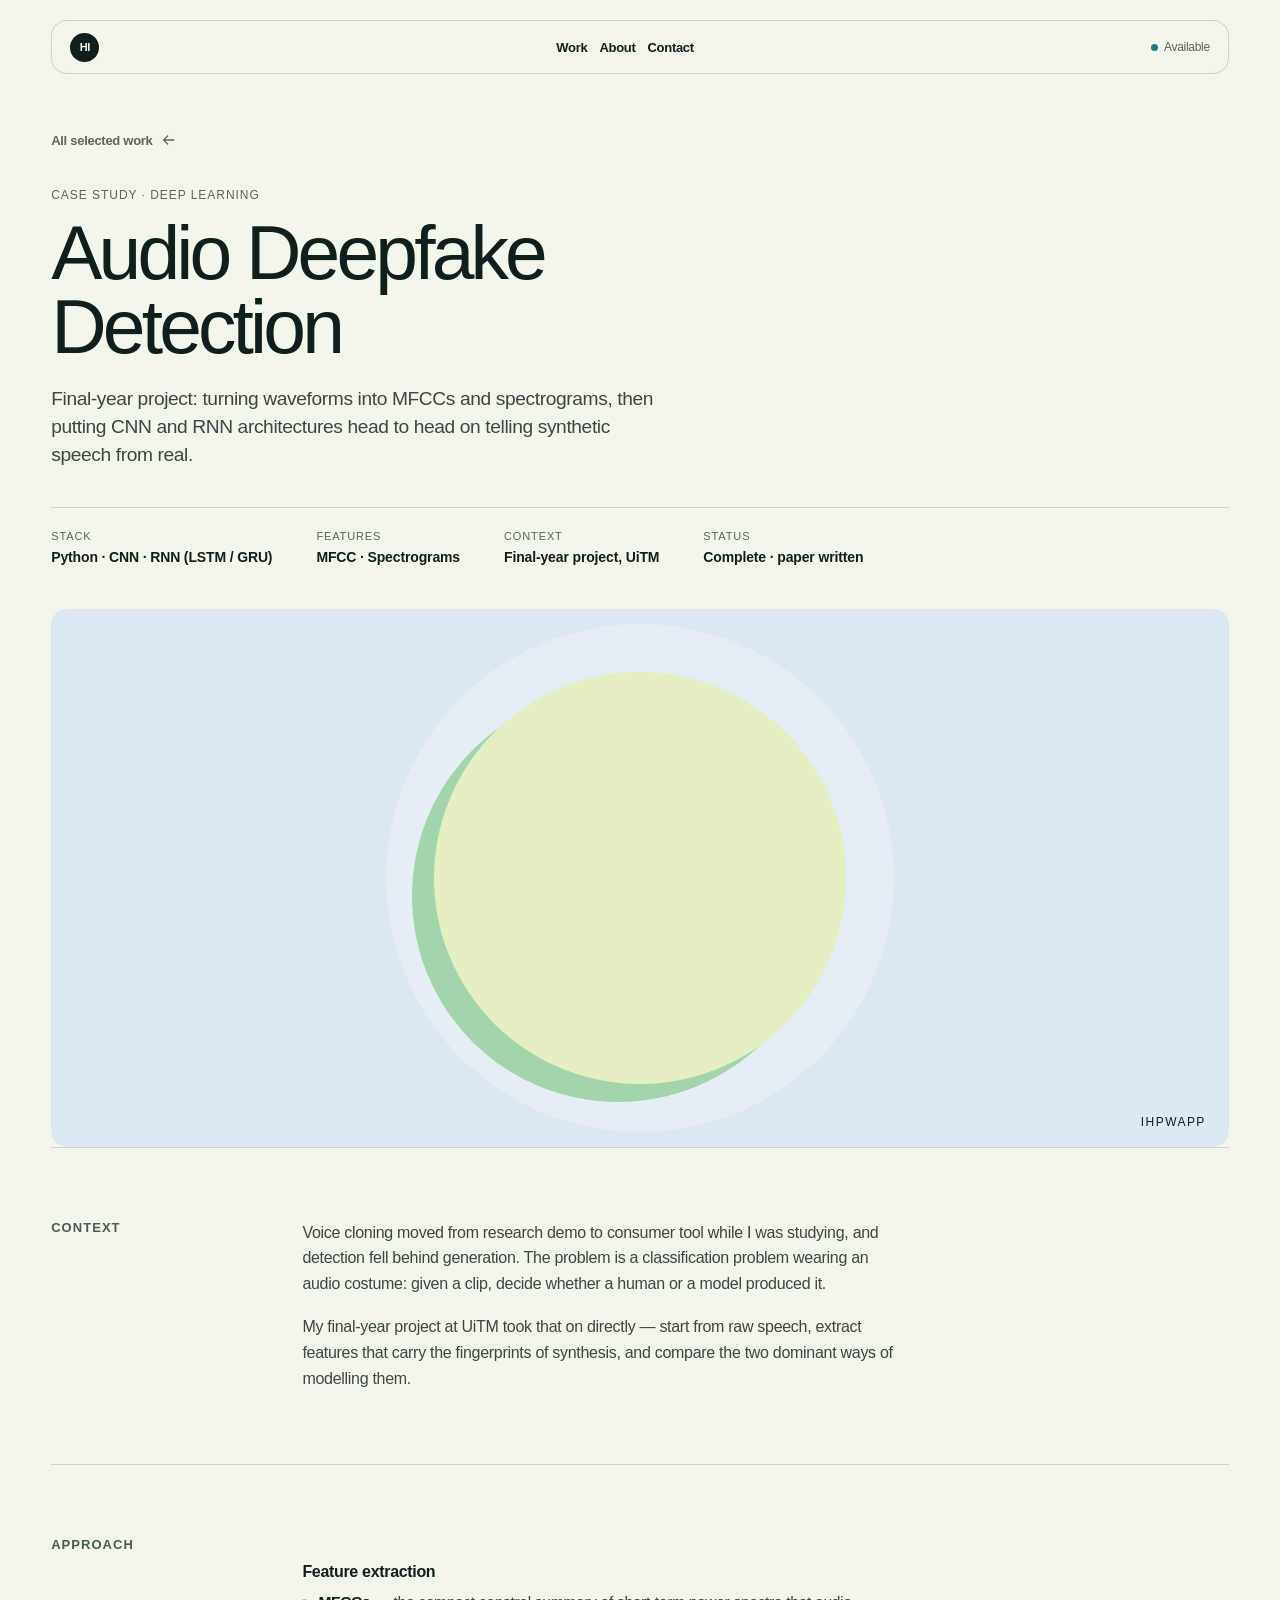
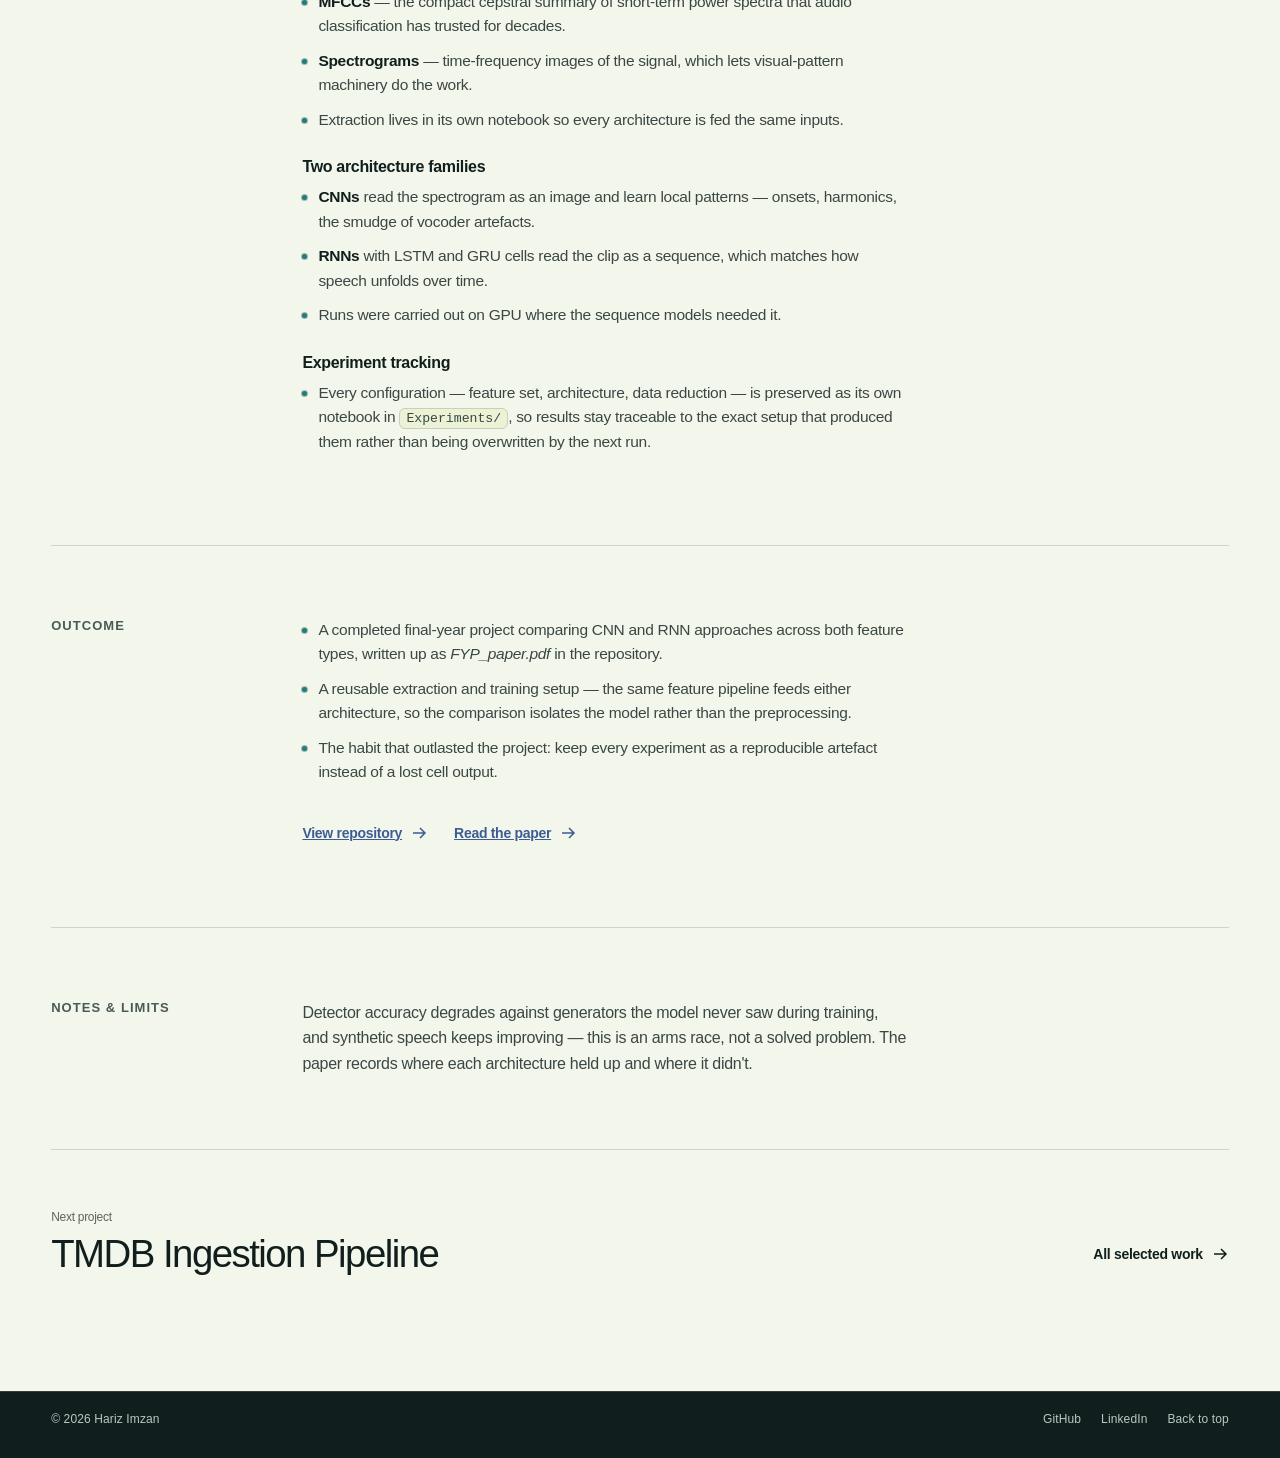
==== work/audio-deepfake.html @ 38bcda74 "visual update" ====
<!doctype html>
<html lang="en">
  <head>
    <meta charset="UTF-8" />
    <meta name="viewport" content="width=device-width, initial-scale=1.0" />
    <meta name="description" content="Final-year project: separating synthetic speech from real audio with MFCC and spectrogram features across CNN and RNN architectures." />
    <meta name="theme-color" content="#f3f6ea" />
    <link rel="canonical" href="https://ihpwapp.github.io/work/audio-deepfake.html" />
    <title>Audio Deepfake Detection — Hariz Imzan</title>
    <link rel="icon" href="data:image/svg+xml,<svg xmlns='http://www.w3.org/2000/svg' viewBox='0 0 64 64'><rect width='64' height='64' rx='14' fill='%23101f1e'/><text x='32' y='42' font-family='Helvetica,Arial,sans-serif' font-size='27' font-weight='700' fill='%23f3f6ea' text-anchor='middle'>HI</text></svg>" />

    <meta property="og:type" content="article" />
    <meta property="og:site_name" content="Hariz Imzan" />
    <meta property="og:title" content="Audio Deepfake Detection" />
    <meta property="og:description" content="Final-year project: separating synthetic speech from real audio with MFCC and spectrogram features across CNN and RNN architectures." />
    <meta property="og:url" content="https://ihpwapp.github.io/work/audio-deepfake.html" />
    <meta property="og:image" content="https://ihpwapp.github.io/images/og.jpg" />
    <meta property="og:image:width" content="1200" />
    <meta property="og:image:height" content="630" />
    <meta name="twitter:card" content="summary_large_image" />
    <meta name="twitter:title" content="Audio Deepfake Detection" />
    <meta name="twitter:description" content="Final-year project: separating synthetic speech from real audio with MFCC and spectrogram features across CNN and RNN architectures." />
    <meta name="twitter:image" content="https://ihpwapp.github.io/images/og.jpg" />

    <link rel="stylesheet" href="../styles.css" />
  </head>
  <body>
    <!-- DRAFT case study — copy sourced from the fyp repo and the résumé; awaiting owner review. -->
    <a class="skip-link" href="#main">Skip to case study</a>
    <header class="site-header" id="top">
      <nav class="nav-shell" aria-label="Primary navigation">
        <a class="monogram" href="../" aria-label="Hariz Imzan, home">HI</a>
        <div class="nav-links">
          <a href="../#work">Work</a>
          <a href="../#about-me">About</a>
          <a href="../#contact">Contact</a>
        </div>
        <a class="nav-status" href="../#contact"><span></span> Available</a>
      </nav>
    </header>

    <main id="main">
      <div class="case-shell case-header">
        <a class="case-back" href="../#work">All selected work <svg aria-hidden="true" viewBox="0 0 18 18"><path d="M3 9h11M10 4l5 5-5 5" /></svg></a>
        <p class="case-kicker">Case study · Deep learning</p>
        <h1 class="case-title">Audio Deepfake Detection</h1>
        <p class="case-lede">Final-year project: turning waveforms into MFCCs and spectrograms, then putting CNN and RNN architectures head to head on telling synthetic speech from real.</p>
        <dl class="case-meta">
          <div><dt>Stack</dt><dd>Python · CNN · RNN (LSTM / GRU)</dd></div>
          <div><dt>Features</dt><dd>MFCC · Spectrograms</dd></div>
          <div><dt>Context</dt><dd>Final-year project, UiTM</dd></div>
          <div><dt>Status</dt><dd>Complete · paper written</dd></div>
        </dl>
        <div class="case-hero-art" aria-hidden="true">
          <div class="project-art art-lumen"><div></div><span>ihpwapp</span></div>
        </div>
      </div>

      <div class="case-shell">
        <section class="case-section" data-reveal>
          <h2>Context</h2>
          <div class="case-prose">
            <p>Voice cloning moved from research demo to consumer tool while I was studying, and detection fell behind generation. The problem is a classification problem wearing an audio costume: given a clip, decide whether a human or a model produced it.</p>
            <p>My final-year project at UiTM took that on directly — start from raw speech, extract features that carry the fingerprints of synthesis, and compare the two dominant ways of modelling them.</p>
          </div>
        </section>

        <section class="case-section" data-reveal>
          <h2>Approach</h2>
          <div class="case-prose">
            <h3>Feature extraction</h3>
            <ul>
              <li><strong>MFCCs</strong> — the compact cepstral summary of short-term power spectra that audio classification has trusted for decades.</li>
              <li><strong>Spectrograms</strong> — time-frequency images of the signal, which lets visual-pattern machinery do the work.</li>
              <li>Extraction lives in its own notebook so every architecture is fed the same inputs.</li>
            </ul>

            <h3>Two architecture families</h3>
            <ul>
              <li><strong>CNNs</strong> read the spectrogram as an image and learn local patterns — onsets, harmonics, the smudge of vocoder artefacts.</li>
              <li><strong>RNNs</strong> with LSTM and GRU cells read the clip as a sequence, which matches how speech unfolds over time.</li>
              <li>Runs were carried out on GPU where the sequence models needed it.</li>
            </ul>

            <h3>Experiment tracking</h3>
            <ul>
              <li>Every configuration — feature set, architecture, data reduction — is preserved as its own notebook in <code>Experiments/</code>, so results stay traceable to the exact setup that produced them rather than being overwritten by the next run.</li>
            </ul>
          </div>
        </section>

        <section class="case-section" data-reveal>
          <h2>Outcome</h2>
          <div class="case-prose">
            <ul>
              <li>A completed final-year project comparing CNN and RNN approaches across both feature types, written up as <em>FYP_paper.pdf</em> in the repository.</li>
              <li>A reusable extraction and training setup — the same feature pipeline feeds either architecture, so the comparison isolates the model rather than the preprocessing.</li>
              <li>The habit that outlasted the project: keep every experiment as a reproducible artefact instead of a lost cell output.</li>
            </ul>
            <div class="case-links">
              <a class="text-link" href="https://github.com/ihpwapp/fyp" target="_blank" rel="noreferrer">View repository <svg aria-hidden="true" viewBox="0 0 18 18"><path d="M3 9h11M10 4l5 5-5 5" /></svg></a>
              <a class="text-link" href="https://github.com/ihpwapp/fyp/blob/main/FYP_paper.pdf" target="_blank" rel="noreferrer">Read the paper <svg aria-hidden="true" viewBox="0 0 18 18"><path d="M3 9h11M10 4l5 5-5 5" /></svg></a>
            </div>
          </div>
        </section>

        <section class="case-section" data-reveal>
          <h2>Notes &amp; limits</h2>
          <div class="case-prose">
            <p>Detector accuracy degrades against generators the model never saw during training, and synthetic speech keeps improving — this is an arms race, not a solved problem. The paper records where each architecture held up and where it didn't.</p>
          </div>
        </section>

        <div class="case-next">
          <a class="case-next-link" href="tmdb-ingestion.html"><p>Next project</p><strong>TMDB Ingestion Pipeline</strong></a>
          <a class="text-link" href="../#work">All selected work <svg aria-hidden="true" viewBox="0 0 18 18"><path d="M3 9h11M10 4l5 5-5 5" /></svg></a>
        </div>
      </div>
    </main>

    <footer>
      <span>© <span id="year"></span> Hariz Imzan</span>
      <div><a href="https://github.com/ihpwapp" target="_blank" rel="noreferrer">GitHub</a><a href="https://www.linkedin.com/in/hariz-imzan" target="_blank" rel="noreferrer">LinkedIn</a><a href="#top">Back to top</a></div>
    </footer>
    <script src="../script.js"></script>
  </body>
</html>
---- styles.css ----
:root { --pale:#e5efc1; --leaf:#a2d5ab; --signal:#39aea9; --signal-deep:#1b807d; --blue:#557bb3; --link:#3c5c93; --ink:#101f1e; --ink-soft:#16292b; --paper:#f3f6ea; --mist:#e2eedc; --body:#3b4744; --muted:#5a6660; --muted-deep:#4a5a56; --on-dark:#b7c9c0; --line:rgba(16,31,30,.16); --ease:cubic-bezier(.2,.8,.2,1); }
* { box-sizing:border-box; }
html { scroll-behavior:smooth; background:var(--paper); }
body { margin:0; color:var(--ink); font-family:"Avenir Next", Avenir, "Helvetica Neue", Arial, sans-serif; letter-spacing:-.018em; background:var(--paper); }
::selection { color:var(--ink); background:var(--signal); }
:focus-visible { outline:2px solid var(--blue); outline-offset:5px; }
.skip-link { position:fixed; z-index:10; left:1rem; top:-4rem; padding:.75rem 1rem; color:var(--ink); background:var(--signal); border-radius:8px; transition:top .2s; }.skip-link:focus{top:1rem}
a { color:inherit; text-decoration:none; }
.site-header { padding:20px clamp(20px,4vw,64px) 0; }
.nav-shell { max-width:1440px; margin:auto; min-height:54px; display:flex; align-items:center; justify-content:space-between; padding:0 18px; border:1px solid var(--line); border-radius:16px; background:rgba(243,246,234,.78); backdrop-filter:blur(12px); }
.monogram { display:grid; place-items:center; width:29px; height:29px; border-radius:50%; color:var(--paper); background:var(--ink); font-size:11px; font-weight:700; letter-spacing:-.06em; }.nav-links{display:flex;gap:28px;font-size:13px;font-weight:550}.nav-links a,.nav-status{transition:opacity .2s}.nav-links a:hover,.nav-status:hover{opacity:.52}.nav-status{font-size:12px;color:var(--muted)}.nav-status span{display:inline-block;width:7px;height:7px;margin-right:6px;border-radius:50%;background:var(--signal-deep)}
main { overflow:visible; }.hero{min-height:calc(100svh - 75px);max-width:1440px;margin:auto;padding:clamp(68px,10vw,150px) clamp(20px,4vw,64px) 56px;display:grid;grid-template-columns:1.05fr .95fr;align-items:center;gap:clamp(34px,7vw,112px)}
.availability,.about-label,.placeholder-note,.project-meta p,.project-meta>span,.section-heading p,footer,.contact-section>p{font-size:12px;letter-spacing:.01em;color:var(--muted)}.availability{margin:0 0 28px}.hero h1{max-width:720px;margin:0;font-size:clamp(3.2rem,7.1vw,6.2rem);font-weight:540;line-height:.94;letter-spacing:-.04em}.hero h1 em,.contact-section h2 em{font-family:Georgia,serif;font-weight:400;letter-spacing:-.04em}.hero-intro{max-width:390px;margin:30px 0 28px;font-size:18px;line-height:1.42;color:var(--body);letter-spacing:-.025em}.text-link{display:inline-flex;align-items:center;gap:8px;font-size:14px;font-weight:600}.text-link svg,.contact-email svg{width:18px;fill:none;stroke:currentColor;stroke-width:1.5;transition:transform .25s var(--ease)}.text-link:hover svg,.contact-email:hover svg{transform:translateX(4px)}
.hero-object-wrap{justify-self:end;width:min(100%,510px)}.hero-object{position:relative;display:block;isolation:isolate;aspect-ratio:1/1.08;width:100%;padding:0;border:none;background:transparent;cursor:pointer;box-shadow:0 24px 46px rgba(16,42,44,.14);transform:perspective(900px) rotateX(var(--rx,0deg)) rotateY(var(--ry,0deg));transition:transform .55s var(--ease);-webkit-tap-highlight-color:transparent}.flip-toggle{position:absolute;inset:0;z-index:2;padding:0;border:0;border-radius:18px;background:transparent;cursor:pointer;-webkit-tap-highlight-color:transparent}.flip-toggle:focus-visible{outline:2px solid var(--blue);outline-offset:6px}.flip-card-inner{position:relative;display:block;width:100%;height:100%;border-radius:18px;transform-style:preserve-3d;transition:transform .7s var(--ease)}.hero-object.is-flipped .flip-card-inner{transform:rotateY(180deg)}.flip-card-face{position:absolute;inset:0;display:flex;align-items:stretch;justify-content:stretch;backface-visibility:hidden;border-radius:18px;overflow:hidden}.flip-card-front{background:#d2e4da}.flip-card-back{padding:28px;background:linear-gradient(145deg, #0b1618, #1c2f33);transform:rotateY(180deg);color:var(--paper)}.flip-close{position:absolute;top:14px;right:14px;z-index:3;width:36px;height:36px;padding:0;border:1px solid rgba(243,246,234,.3);border-radius:50%;background:transparent;color:var(--paper);cursor:pointer;transition:background .2s}.flip-close:hover{background:rgba(243,246,234,.12)}.flip-close:focus-visible{outline:2px solid var(--pale);outline-offset:3px}.flip-close::before,.flip-close::after{content:"";position:absolute;top:50%;left:50%;width:13px;height:1.5px;background:currentColor}.flip-close::before{transform:translate(-50%,-50%) rotate(45deg)}.flip-close::after{transform:translate(-50%,-50%) rotate(-45deg)}.hero-image{display:block;width:100%;height:100%;object-fit:cover;object-position:center}.object-caption{position:absolute;left:20px;right:20px;bottom:18px;display:flex;justify-content:space-between;font-size:12px;text-transform:uppercase;letter-spacing:.08em;color:var(--paper);text-shadow:0 1px 8px rgba(0,0,0,.35)}.contact-flip-copy{display:flex;align-items:center;justify-content:center;width:100%;height:100%;padding:14px 18px 16px}.contact-circle-cluster{display:grid;grid-template-columns:repeat(3, 120px);grid-template-rows:repeat(3, 120px);gap:18px;grid-template-areas:". top ." "left . right" ". bottom .";justify-content:center;align-items:center;margin:0 auto}.contact-circle-cluster a{display:grid;place-items:center;width:120px;height:120px;border-radius:50%;background:var(--paper);color:var(--ink);font-size:12px;font-weight:700;letter-spacing:.08em;text-decoration:none;text-transform:uppercase;box-shadow:inset 0 0 0 1px rgba(16,31,30,.14)}.contact-circle-cluster a:nth-child(1){grid-area:top}.contact-circle-cluster a:nth-child(2){grid-area:left}.contact-circle-cluster a:nth-child(3){grid-area:right}.contact-circle-cluster a:nth-child(4){grid-area:bottom}.contact-circle-cluster a:hover{transform:translateY(-1px);opacity:.9}.placeholder-note{margin:12px 4px 0;line-height:1.3}
.work-section{max-width:1440px;margin:auto;padding:120px clamp(20px,4vw,64px) 0;border-top:1px solid var(--line)}.section-heading .section-link{color:var(--link);text-decoration:underline}.section-heading{display:flex;align-items:flex-end;justify-content:space-between;margin-bottom:36px}.section-heading h2{margin:0;font-size:clamp(2.2rem,4vw,4rem);font-weight:540;letter-spacing:-.055em}.section-heading p{max-width:260px;margin:0;line-height:1.4}.work-grid{display:grid;grid-template-columns:1.08fr .92fr;gap:18px}.project{overflow:hidden;border-radius:16px;background:#e9eee1}.project a{display:block}.project-art{position:relative;overflow:hidden;min-height:400px;transition:transform .6s var(--ease)}.project:hover .project-art{transform:scale(1.018)}.project-large{grid-row:span 2}.project-large .project-art{min-height:610px}.project-wide{grid-column:2}.project-wide .project-art{min-height:290px}.project-meta{display:flex;justify-content:space-between;align-items:flex-start;padding:17px 18px 19px}.project-meta h3{margin:0 0 4px;font-size:17px;font-weight:600;letter-spacing:-.035em}.project-meta p,.project-meta>span{margin:0}.art-signal{background:var(--ink-soft)}.art-signal i{position:absolute;inset:18% 18%;border:1px solid rgba(229,239,193,.55);border-radius:50%;box-shadow:0 0 0 54px rgba(162,213,171,.14),0 0 0 110px rgba(162,213,171,.1)}.art-signal b{position:absolute;width:18%;aspect-ratio:1;border-radius:50%;left:41%;top:41%;background:var(--signal)}.art-signal span{position:absolute;left:24px;bottom:20px;color:var(--paper);font-size:clamp(30px,4vw,56px);letter-spacing:-.07em}.art-index{display:flex;justify-content:space-between;align-items:flex-end;padding:28px;background:var(--signal);background-image:linear-gradient(115deg,transparent 49.8%,rgba(16,31,30,.22) 50%,transparent 50.2%)}.art-index span{font-size:clamp(48px,6vw,80px);line-height:.8;letter-spacing:-.09em}.art-index i{font-size:11px;font-style:normal;letter-spacing:.08em}.art-lumen{display:grid;place-items:center;background:#dee8f2}.art-lumen div{width:35%;aspect-ratio:1;border-radius:50%;background:var(--pale);box-shadow:-22px 18px 0 var(--leaf),0 0 0 48px rgba(255,255,255,.22)}.art-lumen span{position:absolute;right:23px;bottom:18px;font-size:12px;text-transform:uppercase;letter-spacing:.12em}
.about-section{max-width:1440px;margin:120px auto 0;padding:92px clamp(20px,4vw,64px);display:block;background:var(--mist)}.about-label{color:var(--muted-deep)}.about-copy{display:grid;grid-template-columns:1.3fr .7fr;gap:42px}.about-copy h2{margin:0;font-size:clamp(2.1rem,4.1vw,4.4rem);font-weight:530;line-height:.98;letter-spacing:-.06em}.about-copy p{margin:6px 0 24px;max-width:30ch;font-size:16px;line-height:1.46;color:var(--body)}
.about-me{max-width:1440px;margin:auto;padding:120px clamp(20px,4vw,64px) 108px;border-top:1px solid var(--line);background:var(--mist)}.about-me-heading{display:flex;align-items:flex-end;justify-content:space-between;gap:24px;margin-bottom:46px}.about-me-heading h2{margin:0;font-size:clamp(2.2rem,4vw,4rem);font-weight:540;letter-spacing:-.035em}.about-me-heading p{margin:0;font-size:12px;color:var(--muted)}
.about-me-bio{display:grid;grid-template-columns:1.3fr .7fr;gap:42px;margin-bottom:58px}.bio-lead{margin:0;max-width:24ch;font-size:clamp(1.5rem,2.4vw,2.1rem);font-weight:530;line-height:1.18;letter-spacing:-.035em}.about-me em{font-family:Georgia,serif;font-weight:400;letter-spacing:-.04em}.bio-body p{margin:0 0 18px;font-size:15px;line-height:1.52;color:var(--body)}.bio-body .text-link{margin-top:6px}
.stat-row{display:grid;grid-template-columns:repeat(4,1fr);gap:18px;margin:0 0 64px;padding:0;border-top:1px solid var(--line)}.stat{padding:24px 0 0}.stat dt,.stat dd{margin:0}.stat-value{display:block;font-size:clamp(2rem,3.3vw,3rem);font-weight:540;line-height:1;letter-spacing:-.055em;font-variant-numeric:tabular-nums}.stat-label{display:block;max-width:22ch;margin-top:11px;font-size:12px;line-height:1.35;color:var(--muted-deep)}
.about-me-grid{display:grid;grid-template-columns:repeat(3,1fr);gap:clamp(40px,4.4vw,60px) 42px;align-items:start}.about-block-wide{grid-column:1 / -1}@media (max-width:1040px){.about-me-grid{grid-template-columns:1fr 1fr;gap:clamp(38px,4.4vw,46px) 34px}.bio-lead{max-width:none}}.block-label{margin:0 0 22px;font-size:12px;font-weight:550;text-transform:uppercase;letter-spacing:.08em;color:var(--muted-deep)}.timeline{margin:0;padding:0;list-style:none;border-top:1px solid var(--line)}.timeline-item{padding:24px 0 26px;border-bottom:1px solid var(--line)}.timeline-meta{margin:0 0 9px;font-size:12px;letter-spacing:.04em;color:var(--muted)}.timeline-role{margin:0 0 3px;font-size:17px;font-weight:600;letter-spacing:-.035em}.timeline-org{margin:0 0 12px;font-size:13px;color:var(--muted)}.timeline-points{margin:0;padding:0;list-style:none}.timeline-points li{position:relative;max-width:54ch;padding-left:15px;font-size:14px;line-height:1.5;color:var(--body)}.timeline-points li+li{margin-top:8px}.timeline-points li::before{content:"";position:absolute;left:0;top:9px;width:5px;height:5px;border-radius:50%;background:var(--signal-deep);box-shadow:0 0 0 1px rgba(16,31,30,.3)}
.skill-group{margin:0 0 24px}.skill-group-title{margin:0 0 10px;font-size:12px;font-weight:550;letter-spacing:.01em;color:var(--muted-deep)}.skill-chips{display:flex;flex-wrap:wrap;gap:7px;margin:0;padding:0;list-style:none}.skill-chips li{padding:6px 11px;border:1px solid rgba(16,31,30,.18);border-radius:999px;background:rgba(229,239,193,.42);font-size:12px;letter-spacing:.01em}
.plain-list{margin:0;padding:0;list-style:none;border-top:1px solid var(--line)}.plain-list li{padding:15px 0;border-bottom:1px solid var(--line)}.plain-list-tight li{padding:11px 0}.plain-title{margin:0;font-size:14px;font-weight:600;line-height:1.35;letter-spacing:-.02em}.plain-meta{margin:6px 0 0;font-size:12px;line-height:1.35;color:var(--muted)}.plain-note{margin:7px 0 0;font-size:12px;line-height:1.4;color:var(--muted-deep)}
.contact-section{max-width:1440px;margin:auto;padding:clamp(100px,14vw,190px) clamp(20px,4vw,64px);background:var(--ink);color:var(--paper)}.contact-section>p{color:var(--on-dark);margin:0 0 25px}.contact-section h2{margin:0 0 36px;font-size:clamp(3.6rem,8vw,7.6rem);font-weight:520;line-height:.84;letter-spacing:-.075em}.contact-email{display:inline-flex;align-items:center;gap:12px;padding-bottom:6px;border-bottom:1px solid rgba(243,246,234,.6);font-size:clamp(17px,2vw,24px);letter-spacing:-.035em}
footer{max-width:1440px;margin:auto;padding:20px clamp(20px,4vw,64px) 32px;display:flex;justify-content:space-between;gap:20px;background:var(--ink);color:var(--on-dark);border-top:1px solid rgba(243,246,234,.14)}footer div{display:flex;gap:20px}footer a:hover{color:var(--paper)}
.hero{grid-template-columns:1.18fr .82fr}.hero h1{font-size:clamp(3.2rem,5.1vw,5rem);letter-spacing:-.035em}.section-heading h2,.about-copy h2,.contact-section h2{letter-spacing:-.035em}.art-signal b{box-shadow:none}.nav-links a,.nav-status,.text-link{min-height:44px;display:inline-flex;align-items:center}.nav-links{gap:12px}.placeholder-note{font-size:12px}
@media (max-width:760px){.site-header{padding:13px 13px 0}.nav-shell{padding:0 12px;border-radius:13px;min-height:49px}.nav-links{gap:14px;font-size:12px}.nav-status{display:none}.hero{min-height:auto;padding:86px 20px 82px;grid-template-columns:1fr;gap:50px}.hero h1{font-size:clamp(3.45rem,15vw,5.8rem)}.hero-intro{font-size:16px}.hero-object-wrap{justify-self:stretch;width:100%}.hero-object{aspect-ratio:1.12/1}.flip-card-back{padding:18px 14px}.contact-flip-copy{padding:10px 8px}.contact-circle-cluster{grid-template-columns:repeat(3, 64px);grid-template-rows:repeat(3, 64px);gap:10px}.contact-circle-cluster a{width:64px;height:64px;font-size:10px}.work-section{padding:83px 20px 0}.section-heading{display:block;margin-bottom:25px}.section-heading p{margin-top:12px}.work-grid{display:block}.project{margin-bottom:16px}.project-large .project-art,.project-art,.project-wide .project-art{min-height:320px}.project-large .project-art{min-height:410px}.about-section{margin-top:84px;padding:64px 20px;display:block}.about-label{margin-bottom:28px}.about-copy{display:block}.about-copy h2{font-size:2.7rem}.about-copy p{margin-top:30px}.contact-section{padding:110px 20px}.contact-section h2{font-size:4.2rem}footer{padding:18px 20px 28px;display:block;font-size:11px}footer div{margin-top:15px;gap:15px}.placeholder-note{font-size:11px}.about-me{padding:84px 20px 78px}.about-me-heading{display:block;margin-bottom:34px}.about-me-heading p{margin-top:14px}.about-me-bio{display:block;margin-bottom:44px}.bio-lead{max-width:none}.bio-body{margin-top:26px}.bio-body p{font-size:15px}.stat-row{grid-template-columns:1fr 1fr;gap:16px 18px;margin-bottom:48px}.stat{padding-top:20px}.stat-value{font-size:2.3rem}.stat-label{margin-top:9px}.about-me-grid{grid-template-columns:1fr;gap:44px}.about-block-wide{grid-column:auto}.timeline-points li{max-width:none}.skill-group{margin-bottom:22px}}
@media (prefers-reduced-motion:reduce){*,*::before,*::after{scroll-behavior:auto!important;transition-duration:.01ms!important;animation-duration:.01ms!important}}

/* motion & interaction states */
.site-header .nav-shell{transition:background .3s var(--ease),box-shadow .3s var(--ease)}
.site-header.is-scrolled .nav-shell{background:rgba(243,246,234,.94);box-shadow:0 10px 30px rgba(16,42,44,.08)}
.project a{transform:perspective(900px) rotateX(var(--rx,0deg)) rotateY(var(--ry,0deg));transition:transform .4s var(--ease)}
.contact-email{position:relative}
.contact-email::after{content:"";position:absolute;left:0;bottom:0;width:100%;height:1px;background:var(--paper);transform:scaleX(0);transform-origin:left center;transition:transform .5s var(--ease)}
.contact-email:hover::after,.contact-email:focus-visible::after{transform:scaleX(1)}
@media (prefers-reduced-motion:no-preference){
  html.js-anim .hero-copy>*{opacity:0;transform:translateY(16px)}
  html.js-anim .hero-object-wrap{opacity:0;transform:translateY(22px)}
  html.js-anim.is-loaded .hero-copy>*,html.js-anim.is-loaded .hero-object-wrap{opacity:1;transform:none}
  html.js-anim.is-loaded .hero-copy>*{transition:opacity .8s var(--ease),transform .8s var(--ease)}
  html.js-anim.is-loaded .hero-object-wrap{transition:opacity .9s var(--ease) .16s,transform .9s var(--ease) .16s}
  html.js-anim.is-loaded .availability{transition-delay:.04s}
  html.js-anim.is-loaded .hero h1{transition-delay:.1s}
  html.js-anim.is-loaded .hero-intro{transition-delay:.18s}
  html.js-anim.is-loaded .hero-link{transition-delay:.26s}
  html.js-anim [data-reveal]{opacity:0;transform:translateY(24px);transition:opacity .8s var(--ease),transform .8s var(--ease)}
  html.js-anim [data-reveal].is-visible{opacity:1;transform:none}
  html.js-anim .work-grid [data-reveal]:nth-child(2){transition-delay:.1s}
  html.js-anim .work-grid [data-reveal]:nth-child(3){transition-delay:.2s}
  html.js-anim .stat-row [data-reveal]:nth-child(2){transition-delay:.07s}
  html.js-anim .stat-row [data-reveal]:nth-child(3){transition-delay:.14s}
  html.js-anim .stat-row [data-reveal]:nth-child(4){transition-delay:.21s}
}

/* case study pages */
.case-shell{max-width:1440px;margin:auto;padding:0 clamp(20px,4vw,64px)}
.case-back{display:inline-flex;align-items:center;gap:8px;min-height:44px;font-size:13px;font-weight:600;color:var(--muted);transition:color .2s}.case-back:hover{color:var(--ink)}.case-back svg{width:16px;fill:none;stroke:currentColor;stroke-width:1.5;transform:rotate(180deg);transition:transform .25s var(--ease)}.case-back:hover svg{transform:rotate(180deg) translateX(4px)}
.case-header{padding-top:44px}
.case-kicker{margin:26px 0 0;font-size:12px;text-transform:uppercase;letter-spacing:.08em;color:var(--muted)}
.case-title{max-width:14ch;margin:14px 0 22px;font-size:clamp(2.6rem,6vw,5rem);font-weight:540;line-height:.96;letter-spacing:-.05em}
.case-lede{max-width:58ch;margin:0;font-size:clamp(1.05rem,1.5vw,1.3rem);line-height:1.45;color:var(--body);letter-spacing:-.02em}
.case-meta{display:flex;flex-wrap:wrap;gap:22px 44px;margin:38px 0 0;padding:22px 0 0;border-top:1px solid var(--line);list-style:none}
.case-meta dt{font-size:11px;text-transform:uppercase;letter-spacing:.08em;color:var(--muted)}
.case-meta dd{margin:7px 0 0;font-size:14px;font-weight:600;letter-spacing:-.01em}
.case-hero-art{margin-top:44px;border-radius:16px;overflow:hidden}
.case-hero-art .project-art{min-height:clamp(300px,42vw,540px)}
.case-section{display:grid;grid-template-columns:200px minmax(0,1fr);gap:clamp(20px,4vw,64px);padding:clamp(44px,6vw,72px) 0;border-top:1px solid var(--line)}
.case-section h2{margin:0;font-size:13px;font-weight:600;text-transform:uppercase;letter-spacing:.08em;color:var(--muted-deep)}
.case-prose{max-width:68ch}
.case-prose p{margin:0 0 17px;font-size:16px;line-height:1.62;color:var(--body)}
.case-prose p:last-child{margin-bottom:0}
.case-prose h3{margin:26px 0 9px;font-size:16px;font-weight:650;letter-spacing:-.02em;color:var(--ink)}
.case-prose ul{margin:0 0 18px;padding:0;list-style:none}
.case-prose li{position:relative;padding-left:16px;margin-bottom:10px;font-size:15.5px;line-height:1.58;color:var(--body)}
.case-prose li::before{content:"";position:absolute;left:0;top:10px;width:5px;height:5px;border-radius:50%;background:var(--signal-deep);box-shadow:0 0 0 1px rgba(16,31,30,.3)}
.case-prose a{color:var(--link);text-decoration:underline}
.case-links{display:flex;flex-wrap:wrap;gap:12px 26px;margin-top:26px}
.case-next{display:flex;flex-wrap:wrap;justify-content:space-between;align-items:flex-end;gap:24px;padding:clamp(40px,5vw,60px) 0 clamp(70px,9vw,120px);border-top:1px solid var(--line)}
.case-next p{margin:0;font-size:12px;color:var(--muted)}
.case-next strong{display:block;margin-top:8px;font-size:clamp(1.5rem,3.4vw,2.4rem);font-weight:540;letter-spacing:-.04em}
.case-next-link{display:block;color:inherit;transition:opacity .2s}.case-next-link:hover{opacity:.68}
@media (max-width:860px){.case-section{grid-template-columns:1fr;gap:14px}.case-title{max-width:none}}
.case-prose code{padding:2px 6px;border:1px solid var(--line);border-radius:6px;background:rgba(229,239,193,.5);font-family:ui-monospace,SFMono-Regular,Menlo,monospace;font-size:.85em;letter-spacing:0}
.case-prose strong{color:var(--ink);font-weight:650}
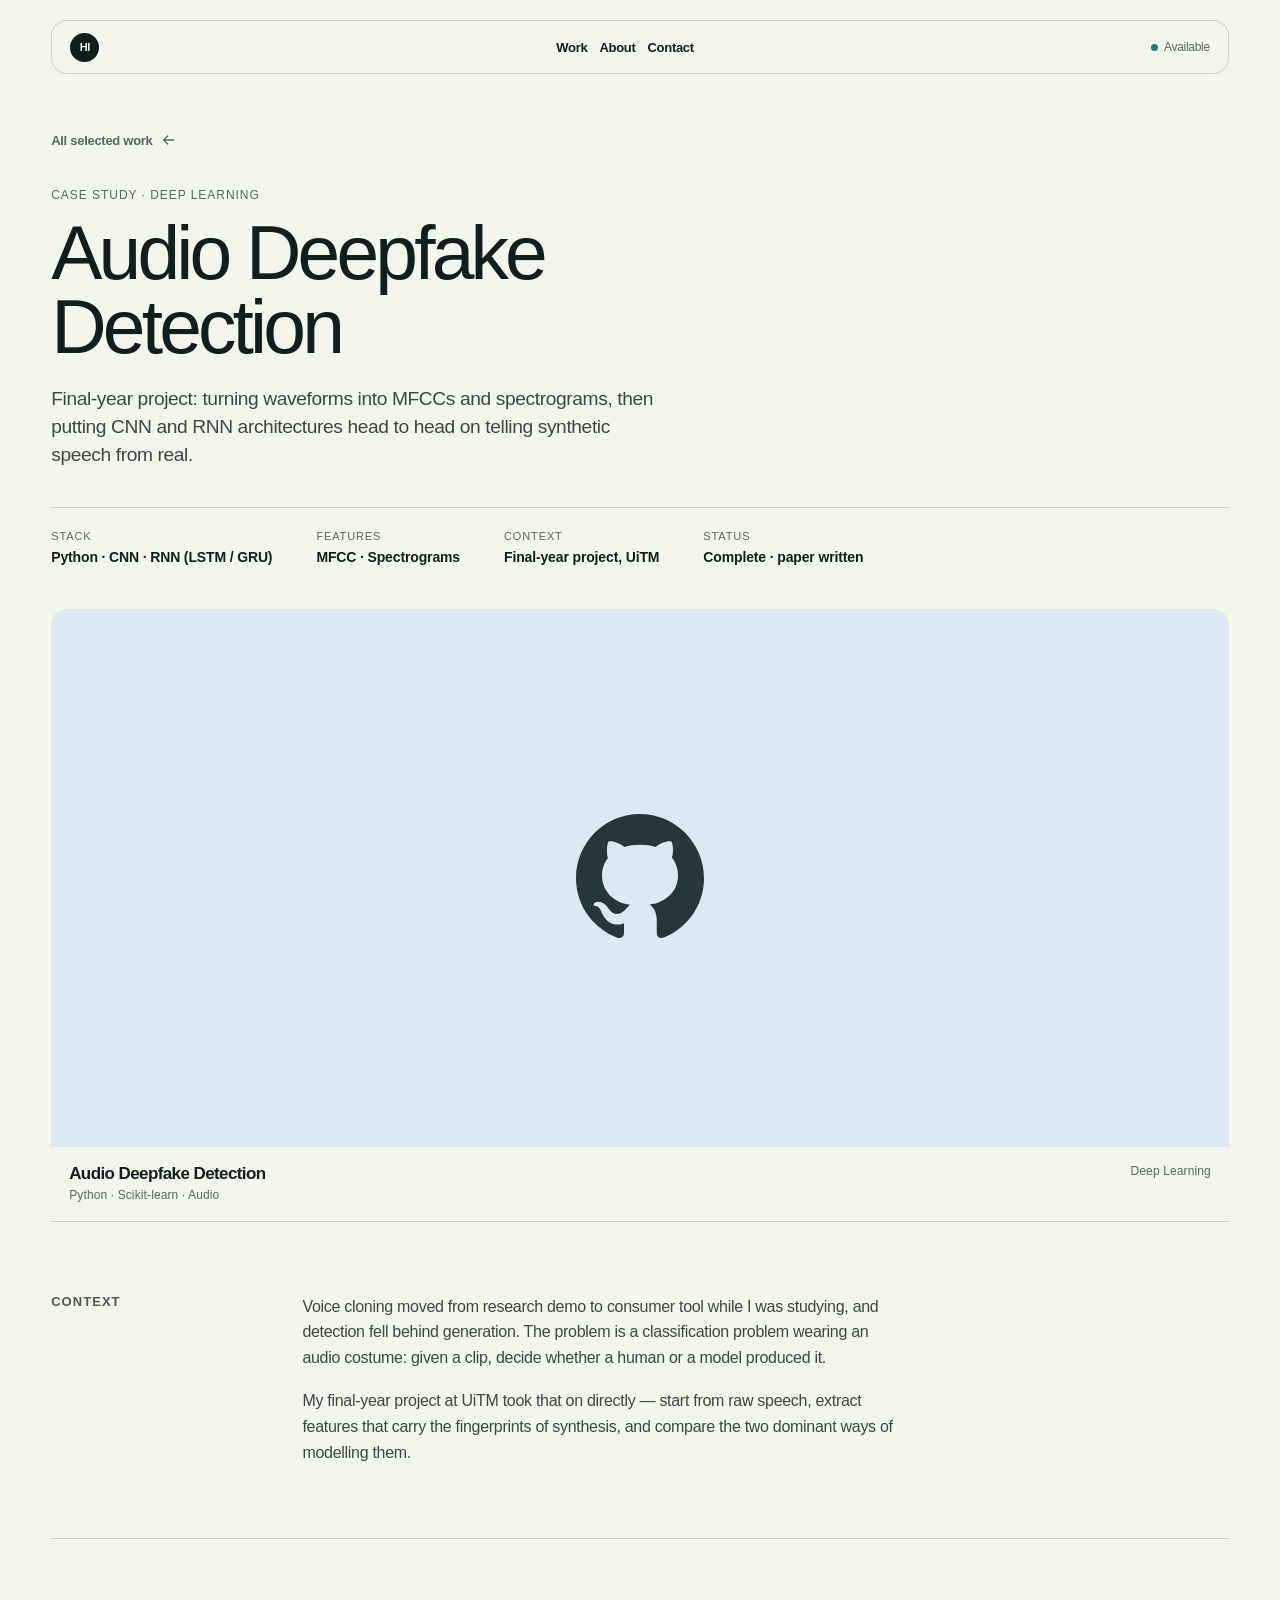
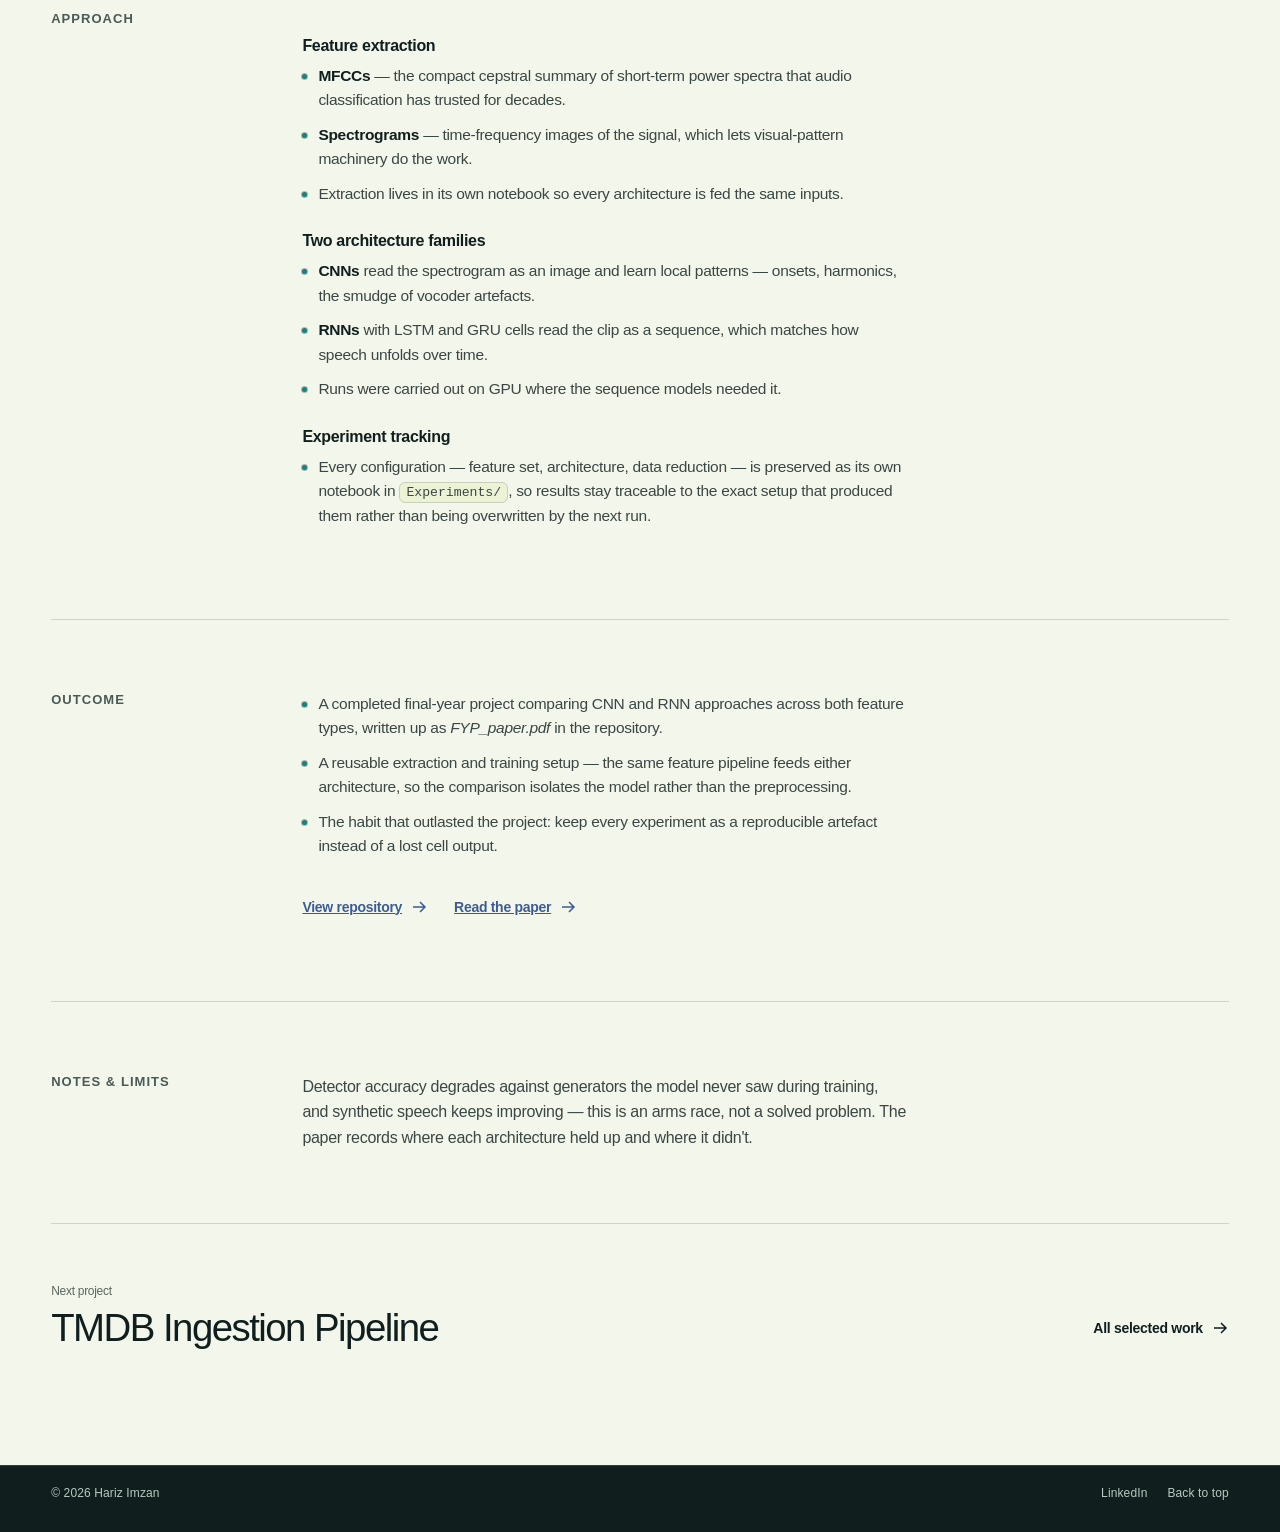
==== commit a4ac5980: "fix page responsiveness, fix wordings, added logo" ====
--- a/work/audio-deepfake.html
+++ b/work/audio-deepfake.html
@@ -52,7 +52,8 @@
           <div><dt>Status</dt><dd>Complete · paper written</dd></div>
         </dl>
         <div class="case-hero-art" aria-hidden="true">
-          <div class="project-art art-lumen"><div></div><span>ihpwapp</span></div>
+              <div class="project-art art-lumen" aria-hidden="true"><svg class="art-logo" viewBox="0 0 640 640" fill="currentColor" aria-hidden="true"><path d="M280.5 426.5C214.5 418.5 168 371 168 309.5C168 284.5 177 257.5 192 239.5C185.5 223 186.5 188 194 173.5C214 171 241 181.5 257 196C276 190 296 187 320.5 187C345 187 365 190 383 195.5C398.5 181.5 426 171 446 173.5C453 187 454 222 447.5 239C463.5 258 472 283.5 472 309.5C472 371 425.5 417.5 358.5 426C375.5 437 387 461 387 488.5L387 540.5C387 555.5 399.5 564 414.5 558C505 523.5 576 433 576 321C576 179.5 461 64 319.5 64C178 64 64 179.5 64 321C64 432 134.5 524 229.5 558.5C243 563.5 256 554.5 256 541L256 501C249 504 240 506 232 506C199 506 179.5 488 165.5 454.5C160 441 154 433 142.5 431.5C136.5 431 134.5 428.5 134.5 425.5C134.5 419.5 144.5 415 154.5 415C169 415 181.5 424 194.5 442.5C204.5 457 215 463.5 227.5 463.5C240 463.5 248 459 259.5 447.5C268 439 274.5 431.5 280.5 426.5z"/></svg></div>
+              <div class="project-meta"><div><h3>Audio Deepfake Detection</h3><p>Python · Scikit-learn · Audio</p></div><span>Deep Learning</span></div>
         </div>
       </div>
 
@@ -120,7 +121,7 @@
 
     <footer>
       <span>© <span id="year"></span> Hariz Imzan</span>
-      <div><a href="https://github.com/ihpwapp" target="_blank" rel="noreferrer">GitHub</a><a href="https://www.linkedin.com/in/hariz-imzan" target="_blank" rel="noreferrer">LinkedIn</a><a href="#top">Back to top</a></div>
+      <div><a href="https://www.linkedin.com/in/hariz-imzan" target="_blank" rel="noreferrer">LinkedIn</a><a href="#top">Back to top</a></div>
     </footer>
     <script src="../script.js"></script>
   </body>
--- a/styles.css
+++ b/styles.css
@@ -11,7 +11,7 @@
 .monogram { display:grid; place-items:center; width:29px; height:29px; border-radius:50%; color:var(--paper); background:var(--ink); font-size:11px; font-weight:700; letter-spacing:-.06em; }.nav-links{display:flex;gap:28px;font-size:13px;font-weight:550}.nav-links a,.nav-status{transition:opacity .2s}.nav-links a:hover,.nav-status:hover{opacity:.52}.nav-status{font-size:12px;color:var(--muted)}.nav-status span{display:inline-block;width:7px;height:7px;margin-right:6px;border-radius:50%;background:var(--signal-deep)}
 main { overflow:visible; }.hero{min-height:calc(100svh - 75px);max-width:1440px;margin:auto;padding:clamp(68px,10vw,150px) clamp(20px,4vw,64px) 56px;display:grid;grid-template-columns:1.05fr .95fr;align-items:center;gap:clamp(34px,7vw,112px)}
 .availability,.about-label,.placeholder-note,.project-meta p,.project-meta>span,.section-heading p,footer,.contact-section>p{font-size:12px;letter-spacing:.01em;color:var(--muted)}.availability{margin:0 0 28px}.hero h1{max-width:720px;margin:0;font-size:clamp(3.2rem,7.1vw,6.2rem);font-weight:540;line-height:.94;letter-spacing:-.04em}.hero h1 em,.contact-section h2 em{font-family:Georgia,serif;font-weight:400;letter-spacing:-.04em}.hero-intro{max-width:390px;margin:30px 0 28px;font-size:18px;line-height:1.42;color:var(--body);letter-spacing:-.025em}.text-link{display:inline-flex;align-items:center;gap:8px;font-size:14px;font-weight:600}.text-link svg,.contact-email svg{width:18px;fill:none;stroke:currentColor;stroke-width:1.5;transition:transform .25s var(--ease)}.text-link:hover svg,.contact-email:hover svg{transform:translateX(4px)}
-.hero-object-wrap{justify-self:end;width:min(100%,510px)}.hero-object{position:relative;display:block;isolation:isolate;aspect-ratio:1/1.08;width:100%;padding:0;border:none;background:transparent;cursor:pointer;box-shadow:0 24px 46px rgba(16,42,44,.14);transform:perspective(900px) rotateX(var(--rx,0deg)) rotateY(var(--ry,0deg));transition:transform .55s var(--ease);-webkit-tap-highlight-color:transparent}.flip-toggle{position:absolute;inset:0;z-index:2;padding:0;border:0;border-radius:18px;background:transparent;cursor:pointer;-webkit-tap-highlight-color:transparent}.flip-toggle:focus-visible{outline:2px solid var(--blue);outline-offset:6px}.flip-card-inner{position:relative;display:block;width:100%;height:100%;border-radius:18px;transform-style:preserve-3d;transition:transform .7s var(--ease)}.hero-object.is-flipped .flip-card-inner{transform:rotateY(180deg)}.flip-card-face{position:absolute;inset:0;display:flex;align-items:stretch;justify-content:stretch;backface-visibility:hidden;border-radius:18px;overflow:hidden}.flip-card-front{background:#d2e4da}.flip-card-back{padding:28px;background:linear-gradient(145deg, #0b1618, #1c2f33);transform:rotateY(180deg);color:var(--paper)}.flip-close{position:absolute;top:14px;right:14px;z-index:3;width:36px;height:36px;padding:0;border:1px solid rgba(243,246,234,.3);border-radius:50%;background:transparent;color:var(--paper);cursor:pointer;transition:background .2s}.flip-close:hover{background:rgba(243,246,234,.12)}.flip-close:focus-visible{outline:2px solid var(--pale);outline-offset:3px}.flip-close::before,.flip-close::after{content:"";position:absolute;top:50%;left:50%;width:13px;height:1.5px;background:currentColor}.flip-close::before{transform:translate(-50%,-50%) rotate(45deg)}.flip-close::after{transform:translate(-50%,-50%) rotate(-45deg)}.hero-image{display:block;width:100%;height:100%;object-fit:cover;object-position:center}.object-caption{position:absolute;left:20px;right:20px;bottom:18px;display:flex;justify-content:space-between;font-size:12px;text-transform:uppercase;letter-spacing:.08em;color:var(--paper);text-shadow:0 1px 8px rgba(0,0,0,.35)}.contact-flip-copy{display:flex;align-items:center;justify-content:center;width:100%;height:100%;padding:14px 18px 16px}.contact-circle-cluster{display:grid;grid-template-columns:repeat(3, 120px);grid-template-rows:repeat(3, 120px);gap:18px;grid-template-areas:". top ." "left . right" ". bottom .";justify-content:center;align-items:center;margin:0 auto}.contact-circle-cluster a{display:grid;place-items:center;width:120px;height:120px;border-radius:50%;background:var(--paper);color:var(--ink);font-size:12px;font-weight:700;letter-spacing:.08em;text-decoration:none;text-transform:uppercase;box-shadow:inset 0 0 0 1px rgba(16,31,30,.14)}.contact-circle-cluster a:nth-child(1){grid-area:top}.contact-circle-cluster a:nth-child(2){grid-area:left}.contact-circle-cluster a:nth-child(3){grid-area:right}.contact-circle-cluster a:nth-child(4){grid-area:bottom}.contact-circle-cluster a:hover{transform:translateY(-1px);opacity:.9}.placeholder-note{margin:12px 4px 0;line-height:1.3}
+.hero-object-wrap{justify-self:end;width:min(100%,510px)}.hero-object{position:relative;display:block;isolation:isolate;aspect-ratio:1/1.08;width:100%;padding:0;border:none;background:transparent;cursor:pointer;box-shadow:0 24px 46px rgba(16,42,44,.14);transform:perspective(900px) rotateX(var(--rx,0deg)) rotateY(var(--ry,0deg));transition:transform .55s var(--ease);-webkit-tap-highlight-color:transparent}.hero-object:focus-visible{outline:2px solid var(--blue);outline-offset:6px}.flip-card-inner{position:relative;display:block;width:100%;height:100%;border-radius:18px;transform-style:preserve-3d;transition:transform .7s var(--ease)}.hero-object.is-flipped .flip-card-inner{transform:rotateY(180deg)}.flip-card-face{position:absolute;inset:0;display:flex;align-items:stretch;justify-content:stretch;backface-visibility:hidden;border-radius:18px;overflow:hidden}.flip-card-front{background:#d2e4da}.flip-card-back{padding:28px;background:linear-gradient(145deg, #0b1618, #1c2f33);transform:rotateY(180deg);color:var(--paper)}.hero-image{display:block;width:100%;height:100%;object-fit:cover;object-position:center}.object-caption{position:absolute;left:20px;right:20px;bottom:18px;display:flex;justify-content:space-between;font-size:12px;text-transform:uppercase;letter-spacing:.08em;color:var(--paper);text-shadow:0 1px 8px rgba(0,0,0,.35)}.contact-flip-copy{display:flex;align-items:center;justify-content:center;width:100%;height:100%;padding:14px 18px 16px}.contact-circle-cluster{display:grid;grid-template-columns:repeat(3, 120px);grid-template-rows:repeat(3, 120px);gap:18px;grid-template-areas:". top ." "left . right" ". bottom .";justify-content:center;align-items:center;margin:0 auto}.contact-circle-cluster a{display:grid;place-items:center;width:120px;height:120px;border-radius:50%;background:var(--paper);color:var(--ink);font-size:12px;font-weight:700;letter-spacing:.08em;text-decoration:none;text-transform:uppercase;box-shadow:inset 0 0 0 1px rgba(16,31,30,.14)}.contact-circle-cluster a:nth-child(1){grid-area:top}.contact-circle-cluster a:nth-child(2){grid-area:left}.contact-circle-cluster a:nth-child(3){grid-area:right}.contact-circle-cluster a:nth-child(4){grid-area:bottom}.contact-circle-cluster a:hover{transform:translateY(-1px);opacity:.9}.placeholder-note{margin:12px 4px 0;line-height:1.3}
 .work-section{max-width:1440px;margin:auto;padding:120px clamp(20px,4vw,64px) 0;border-top:1px solid var(--line)}.section-heading .section-link{color:var(--link);text-decoration:underline}.section-heading{display:flex;align-items:flex-end;justify-content:space-between;margin-bottom:36px}.section-heading h2{margin:0;font-size:clamp(2.2rem,4vw,4rem);font-weight:540;letter-spacing:-.055em}.section-heading p{max-width:260px;margin:0;line-height:1.4}.work-grid{display:grid;grid-template-columns:1.08fr .92fr;gap:18px}.project{overflow:hidden;border-radius:16px;background:#e9eee1}.project a{display:block}.project-art{position:relative;overflow:hidden;min-height:400px;transition:transform .6s var(--ease)}.project:hover .project-art{transform:scale(1.018)}.project-large{grid-row:span 2}.project-large .project-art{min-height:610px}.project-wide{grid-column:2}.project-wide .project-art{min-height:290px}.project-meta{display:flex;justify-content:space-between;align-items:flex-start;padding:17px 18px 19px}.project-meta h3{margin:0 0 4px;font-size:17px;font-weight:600;letter-spacing:-.035em}.project-meta p,.project-meta>span{margin:0}.art-signal{background:var(--ink-soft)}.art-signal i{position:absolute;inset:18% 18%;border:1px solid rgba(229,239,193,.55);border-radius:50%;box-shadow:0 0 0 54px rgba(162,213,171,.14),0 0 0 110px rgba(162,213,171,.1)}.art-signal b{position:absolute;width:18%;aspect-ratio:1;border-radius:50%;left:41%;top:41%;background:var(--signal)}.art-signal span{position:absolute;left:24px;bottom:20px;color:var(--paper);font-size:clamp(30px,4vw,56px);letter-spacing:-.07em}.art-index{display:flex;justify-content:space-between;align-items:flex-end;padding:28px;background:var(--signal);background-image:linear-gradient(115deg,transparent 49.8%,rgba(16,31,30,.22) 50%,transparent 50.2%)}.art-index span{font-size:clamp(48px,6vw,80px);line-height:.8;letter-spacing:-.09em}.art-index i{font-size:11px;font-style:normal;letter-spacing:.08em}.art-lumen{display:grid;place-items:center;background:#dee8f2}.art-lumen div{width:35%;aspect-ratio:1;border-radius:50%;background:var(--pale);box-shadow:-22px 18px 0 var(--leaf),0 0 0 48px rgba(255,255,255,.22)}.art-lumen span{position:absolute;right:23px;bottom:18px;font-size:12px;text-transform:uppercase;letter-spacing:.12em}
 .about-section{max-width:1440px;margin:120px auto 0;padding:92px clamp(20px,4vw,64px);display:block;background:var(--mist)}.about-label{color:var(--muted-deep)}.about-copy{display:grid;grid-template-columns:1.3fr .7fr;gap:42px}.about-copy h2{margin:0;font-size:clamp(2.1rem,4.1vw,4.4rem);font-weight:530;line-height:.98;letter-spacing:-.06em}.about-copy p{margin:6px 0 24px;max-width:30ch;font-size:16px;line-height:1.46;color:var(--body)}
 .about-me{max-width:1440px;margin:auto;padding:120px clamp(20px,4vw,64px) 108px;border-top:1px solid var(--line);background:var(--mist)}.about-me-heading{display:flex;align-items:flex-end;justify-content:space-between;gap:24px;margin-bottom:46px}.about-me-heading h2{margin:0;font-size:clamp(2.2rem,4vw,4rem);font-weight:540;letter-spacing:-.035em}.about-me-heading p{margin:0;font-size:12px;color:var(--muted)}
@@ -82,3 +82,7 @@
 @media (max-width:860px){.case-section{grid-template-columns:1fr;gap:14px}.case-title{max-width:none}}
 .case-prose code{padding:2px 6px;border:1px solid var(--line);border-radius:6px;background:rgba(229,239,193,.5);font-family:ui-monospace,SFMono-Regular,Menlo,monospace;font-size:.85em;letter-spacing:0}
 .case-prose strong{color:var(--ink);font-weight:650}
+.art-logo{position:absolute;top:50%;left:50%;transform:translate(-50%,-50%);width:clamp(96px,18%,160px);height:auto;aspect-ratio:1;opacity:.92}
+.art-signal .art-logo{color:var(--paper)}
+.art-index .art-logo{color:var(--ink)}
+.art-lumen .art-logo{color:var(--ink-soft)}
